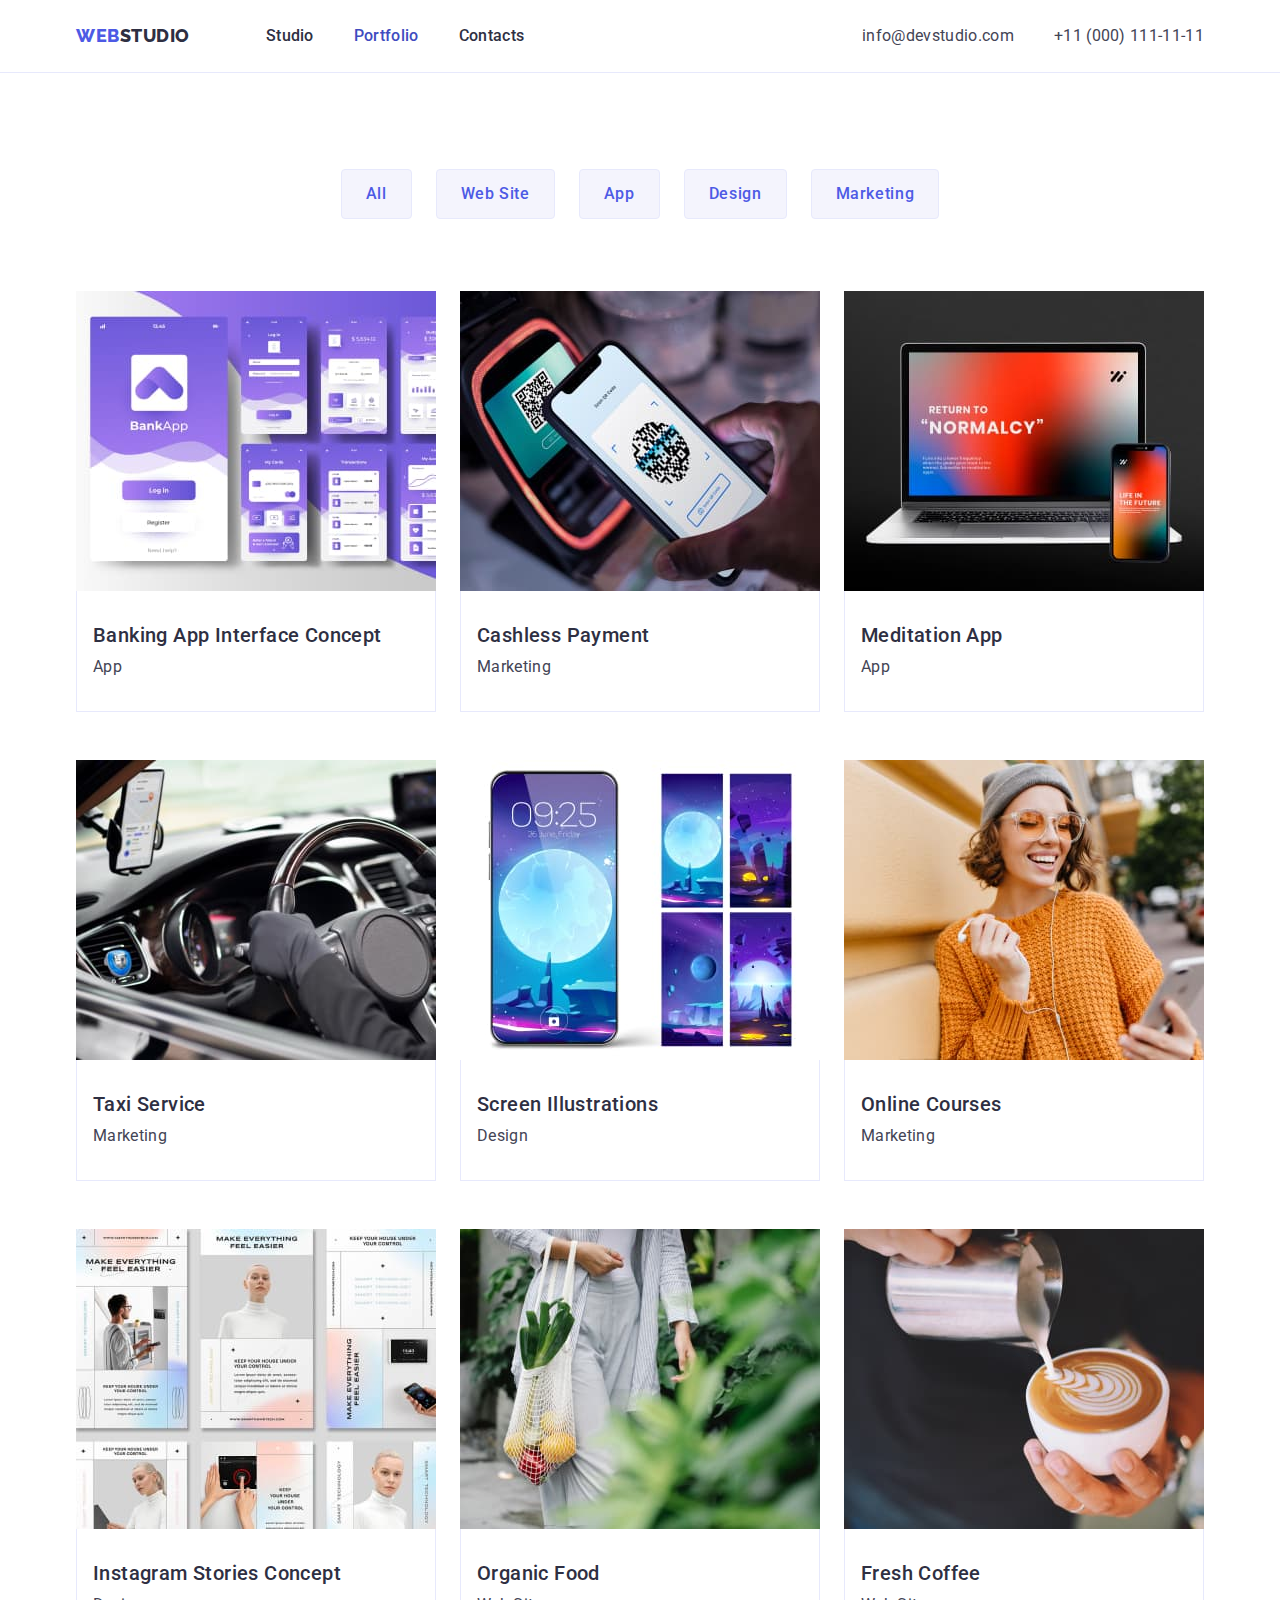
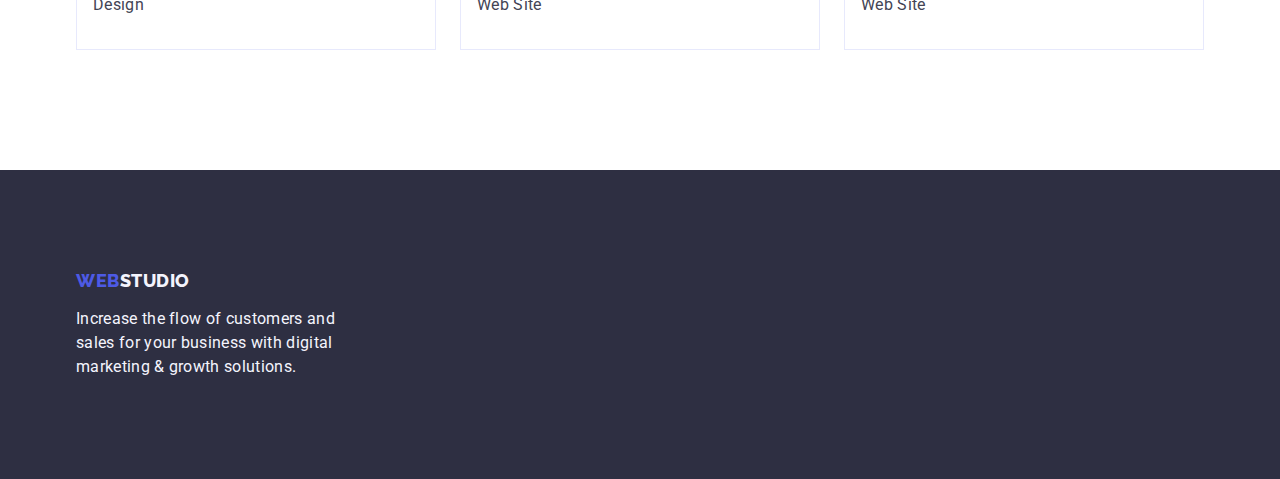
==== portfolio.html @ 84065213 "Initial commit" ====
<!DOCTYPE html>
<html lang="en">
  <head>
    <meta charset="UTF-8" />
    <meta http-equiv="X-UA-Compatible" content="IE=edge" />
    <meta name="viewport" content="width=device-width, initial-scale=1.0" />
    <title>Portfolio</title>
    <link rel="preconnect" href="https://fonts.googleapis.com" />
    <link rel="preconnect" href="https://fonts.gstatic.com" crossorigin />
    <link
      href="https://fonts.googleapis.com/css2?family=Raleway:wght@800&family=Roboto:wght@400;500;700;900&display=swap"
      rel="stylesheet" />
    <link rel="stylesheet" href="https://cdn.jsdelivr.net/npm/modern-normalize@1.1.0/modern-normalize.min.css" />
    <link rel="stylesheet" href="./css/styles.css" />
  </head>
  <body>
    <!-- Header -->
    <header class="page-header">
      <div class="container">
        <!-- Navigation -->
        <nav class="navigation">
          <!-- Logotype -->
          <a class="link logotype" href="./index.html">Web<span class="logo-theme-light">Studio</span></a>
          <ul class="menu list">
            <li class="menu-item">
              <a class="menu-link link" href="./index.html">Studio</a>
            </li>

            <li class="menu-item">
              <a class="menu-link link current" href="./portfolio.html">Portfolio</a>
            </li>

            <li class="menu-item">
              <a class="menu-link link" href="">Contacts</a>
            </li>
          </ul>
        </nav>
        <!-- Contacts -->
        <address class="address">
          <ul class="contacts list">
            <li class="contact-item">
              <a class="contact-link link" href="mailto:info@devstudio.com">info@devstudio.com</a>
            </li>

            <li class="contact-item">
              <a class="contact-link link" href="tel:+110001111111">+11 (000) 111-11-11</a>
            </li>
          </ul>
        </address>
      </div>
    </header>
    <main>
      <section class="filter">
        <div class="container">
          <h1 class="visually-hidden">Portfolio</h1>
          <!-- Filter -->
          <ul class="list filter-list">
            <li class="filter-item"><button class="filter-btn" type="button">All</button></li>
            <li class="filter-item"><button class="filter-btn" type="button">Web Site</button></li>
            <li class="filter-item"><button class="filter-btn" type="button">App</button></li>
            <li class="filter-item"><button class="filter-btn" type="button">Design</button></li>
            <li class="filter-item"><button class="filter-btn" type="button">Marketing</button></li>
          </ul>
          <ul class="list card-set">
            <li class="card-item">
              <a class="link" href="">
                <img src="./images/portfolio/img-1.jpg" alt="Software" width="360" height="300" />
                <div class="card-content">
                  <h2 class="photo-title">Banking App Interface Concept</h2>
                  <p class="photo-description">App</p>
                </div>
              </a>
            </li>

            <li class="card-item">
              <a class="link" href="">
                <img src="./images/portfolio/img-2.jpg" alt="Payments by phone" width="360" height="300" />
                <div class="card-content">
                  <h2 class="photo-title">Cashless Payment</h2>
                  <p class="photo-description">Marketing</p>
                </div>
              </a>
            </li>

            <li class="card-item">
              <a class="link" href="">
                <img src="./images/portfolio/img-3.jpg" alt="Laptop and phone" width="360" height="300" />
                <div class="card-content">
                  <h2 class="photo-title">Meditation App</h2>
                  <p class="photo-description">App</p>
                </div>
              </a>
            </li>

            <li class="card-item">
              <a class="link" href="">
                <img src="./images/portfolio/img-4.jpg" alt="Car interior" width="360" height="300" />
                <div class="card-content">
                  <h2 class="photo-title">Taxi Service</h2>
                  <p class="photo-description">Marketing</p>
                </div>
              </a>
            </li>

            <li class="card-item">
              <a class="link" href="">
                <img src="./images/portfolio/img-5.jpg" alt="Screen illustrations" width="360" height="300" />
                <div class="card-content">
                  <h2 class="photo-title">Screen Illustrations</h2>
                  <p class="photo-description">Design</p>
                </div>
              </a>
            </li>

            <li class="card-item">
              <a class="link" href="">
                <img src="./images/portfolio/img-6.jpg" alt="A girl with a mobile phone" width="360" height="300" />
                <div class="card-content">
                  <h2 class="photo-title">Online Courses</h2>
                  <p class="photo-description">Marketing</p>
                </div>
              </a>
            </li>

            <li class="card-item">
              <a class="link" href="">
                <img src="./images/portfolio/img-7.jpg" alt="Instagram stories concept" width="360" height="300" />
                <div class="card-content">
                  <h2 class="photo-title">Instagram Stories Concept</h2>
                  <p class="photo-description">Design</p>
                </div>
              </a>
            </li>

            <li class="card-item">
              <a class="link" href="">
                <img src="./images/portfolio/img-8.jpg" alt="Organic products" width="360" height="300" />
                <div class="card-content">
                  <h2 class="photo-title">Organic Food</h2>
                  <p class="photo-description">Web Site</p>
                </div>
              </a>
            </li>

            <li class="card-item">
              <a class="link" href="">
                <img src="./images/portfolio/img-9.jpg" alt="Making coffee" width="360" height="300" />
                <div class="card-content">
                  <h2 class="photo-title">Fresh Coffee</h2>
                  <p class="photo-description">Web Site</p>
                </div>
              </a>
            </li>
          </ul>
        </div>
      </section>
    </main>

    <!-- Footer -->
    <footer class="page-footer">
      <div class="container">
        <!-- Logotype -->
        <a class="link logotype" href="./index.html">Web<span class="logo-theme-dark">Studio</span></a>
        <p class="footer-text">
          Increase the flow of customers and sales for your business with digital marketing & growth solutions.
        </p>
      </div>
    </footer>
  </body>
</html>
---- css/styles.css ----
:root {
  /* Color */
  --primary-text-color-theme-light: #434455;
  --secondary-text-color-theme-light: #2e2f42;
  --primary-text-color-theme-dark: #ffffff;
  --secondary-text-color-theme-dark: #f4f4fd;
  --logo-color: #4d5ae5;
  --accent-color: #404bbf;
  --batton-background-theme-dark: #4d5ae5;
  --batton-background-accent: #404bbf;
}

h1,
h2,
h3,
h4,
p,
ul {
  margin-top: 0;
  margin-bottom: 0;

}

ul {
  padding-left: 0;
}

img {
  display: block;

  /* max-width: 100%; - задаємо, коли не вказуємо розмір у розмітці*/
}

.list {
  list-style: none;
}

.link {
  text-decoration: none;
}

body {
  background-color: #ffffff;
  font-family: "Roboto", sans-serif;
  font-size: 16px;
  line-height: 1.5;
  letter-spacing: 0.02em;
  color: var(--primary-text-color-theme-light);
}

.container {
  width: 1158px;
  margin: 0 auto;
  padding: 0 15px;
}

/* ==================================COMPONENTS=============================== */

.secondary-title {
  margin-bottom: 72px;
  font-size: 36px;
  line-height: 1.11;
  text-align: center;
  text-transform: capitalize;
  letter-spacing: 0.02em;
  color: var(--secondary-text-color-theme-light);
}

.photo-title {
  font-weight: 500;
  font-size: 20px;
  line-height: 1.2;
  letter-spacing: 0.02em;
  color: var(--secondary-text-color-theme-light);
}

.photo-description {
  font-weight: 400;
  font-size: 16px;
  color: var(--primary-text-color-theme-light);
}

.section {
  padding-bottom: 120px;
}

.section:nth-child(2n) {
  padding-top: 120px;
}

.visually-hidden {
  position: absolute;
  width: 1px;
  height: 1px;
  margin: -1px;
  border: 0;
  padding: 0;

  white-space: nowrap;
  clip-path: inset(100%);
  clip: rect(0 0 0 0);
  overflow: hidden;
}

/* ==================================/COMPONENTS=============================== */

/* ==================================HEADER=============================== */

.page-header {
  border-bottom: 1px solid #e7e9fc;
}

.page-header .container {
  display: flex;
  align-items: center;
  justify-content: space-between;
}

.navigation {
  display: flex;
  align-items: center;
}

/* Logotype */
.logotype {
  margin-right: 76px;
  font-family: "Raleway", sans-serif;
  font-weight: 800;
  font-size: 18px;
  line-height: 1.17;
  letter-spacing: 0.03em;
  text-transform: uppercase;
  color: var(--logo-color);
}

.logo-theme-light {
  color: var(--secondary-text-color-theme-light);
}

.logo-theme-dark {
  color: var(--secondary-text-color-theme-dark);
}

.menu {
  display: flex;
  /* align-items: flex-start; - не знаю, чи потрібно, у нас елементи вирівнюються через падінги батьківського елемента*/
}

.menu-item:not(:last-child) {
  margin-right: 40px;
}

.menu-link {
  display: inline-block;
  font-weight: 500;
  color: var(--secondary-text-color-theme-light);
  padding-top: 24px;
  padding-bottom: 24px;
}

.menu-link:hover,
.menu-link:focus {
  color: var(--accent-color);
}

/* Акцент на посилання на активну сторінку */
.menu .menu-link.link.current {
  color: var(--accent-color);
}

/* Contacts */

.address {
  font-style: normal;
}

.contacts {
  display: flex;
  gap: 40px;
}

/* Метод Олександра Репети - автоперевірка не пропустила
.contact-item + .contact-item {
  margin-left: 40px;
} */

.contact-link {
  font-style: normal;
  font-weight: 400;
  color: var(--primary-text-color-theme-light);
}

.contact-link:hover,
.contact-link:focus {
  color: var(--accent-color);
}

/* ==================================/HEADER=============================== */

/* ====================================HERO================================ */

.hero {
  background-color: var(--secondary-text-color-theme-light);
  text-align: center;
  padding: 188px 0;
}

.hero-title {
  font-size: 56px;
  line-height: 1.07;
  color: var(--primary-text-color-theme-dark);
  letter-spacing: 0.02em;
  margin: 0 auto 48px;
  max-width: 496px;
}

/* Button */
.modal-btn {
  display: block;
  margin: 0 auto;
  border-radius: 4px;
  padding: 16px 32px;
  min-width: 169px;
  border: none;
  font-family: inherit;
  font-weight: 500;
  font-size: 16px;
  line-height: 1.5;
  letter-spacing: 0.04em;
  color: var(--primary-text-color-theme-dark);
  background: var(--batton-background-theme-dark);
  cursor: pointer;
  text-align: center;
}

.modal-btn:hover,
.modal-btn:focus {
  background: var(--batton-background-accent);
}

/* ====================================/HERO================================ */

/* ================================OUR ADVANTAGES============================ */

.advantage-title {
  margin-bottom: 8px;
  font-weight: 500;
  font-size: 20px;
  line-height: 1.2;
  letter-spacing: 0.02em;
  color: var(--secondary-text-color-theme-light);
}

.advantage-text {
  color: var(--primary-text-color-theme-light);
}

.advantages .list {
  display: flex;
}

.advantages .item {
  flex-basis: calc((100% - 3 * 24px) / 4);
}

.advantages .item:not(:last-child) {
  margin-right: 24px;
}

/* ================================/OUR ADVANTAGES============================ */

/* ===============================WHAT ARE WE DOING=========================== */

.services .list {
  display: flex;
}

.services .item:not(:last-child) {
  margin-right: 24px;
}

/* ==============================/WHAT ARE WE DOING=========================== */

/* ====================================OUR TEAM=============================== */

.team {
  background-color: #f4f4fd;
}

.team-item {
  background-color: #ffffff;
  border-radius: 0px 0px 4px 4px;
  box-shadow: 0px 1px 6px rgba(46, 47, 66, 0.08), 0px 1px 1px rgba(46, 47, 66, 0.16),
    0px 2px 1px rgba(46, 47, 66, 0.08);
}

.team .list {
  display: flex;
}

.team-item:not(:last-child) {
  margin-right: 24px;
}

.team .photo-title {
  margin-bottom: 8px;
}

.employees-card-content {
  padding: 32px 16px;
  text-align: center;
  border-radius: 0px 0px 4px 4px;
}

/* ===================================/OUR TEAM=============================== */

/* =====================================FOOTER================================ */

.page-footer {
  background-color: var(--secondary-text-color-theme-light);
  padding-top: 100px;
  padding-bottom: 100px;
}

.footer-text {
  color: var(--secondary-text-color-theme-dark);
  width: 264px;
}

.page-footer .logotype {
  display: inline-block;
  margin-bottom: 16px;
}

/* =====================================/FOOTER================================ */

/* =====================================FILTER================================ */

.filter {
  padding-top: 96px;
  padding-bottom: 120px;
}

.filter-list {
  display: flex;
  justify-content: center;
  margin-bottom: 72px;
}

.filter-item:not(:last-child) {
  margin-right: 24px;
}

.filter-btn {
  font-family: inherit;
  font-style: normal;
  font-weight: 500;
  font-size: 16px;
  line-height: 1.5;
  letter-spacing: 0.04em;
  color: var(--logo-color);
  background: var(--secondary-text-color-theme-dark);
  padding: 12px 24px;
  border: 1px solid #e7e9fc;
  border-radius: 4px;
  cursor: pointer;
}

.filter-btn:hover,
.filter-btn:focus {
  color: var(--primary-text-color-theme-dark);
  background: var(--accent-color);
  box-shadow: 0px 3px 1px rgba(0, 0, 0, 0.1), 0px 2px 1px rgba(0, 0, 0, 0.08),
    0px 2px 2px rgba(0, 0, 0, 0.12);
  border: 1px solid transparent;
}

.filter .card-set {
  display: flex;
  flex-wrap: wrap;
  column-gap: 24px;
  row-gap: 48px;
  /* margin-left: -24px;
  margin-top: -48px; */
}

.filter .card-item {
  width: calc((100% - 48px) / 3);
  /* margin-left: 24px;
  margin-top: 48px; */
  /* flex-basis: calc(100% / 3 - 24); - задаємо,
    коли не вказуємо розмір у розмітці */
}

.filter .card-content {
  padding: 32px 16px;
  border: 1px solid #e7e9fc;
  border-top: none;
}

.filter .photo-title {
  margin-bottom: 8px;
}

/* display: flex;
flex-wrap: wrap;
gap: 30px; */

/* =====================================FILTER================================ */
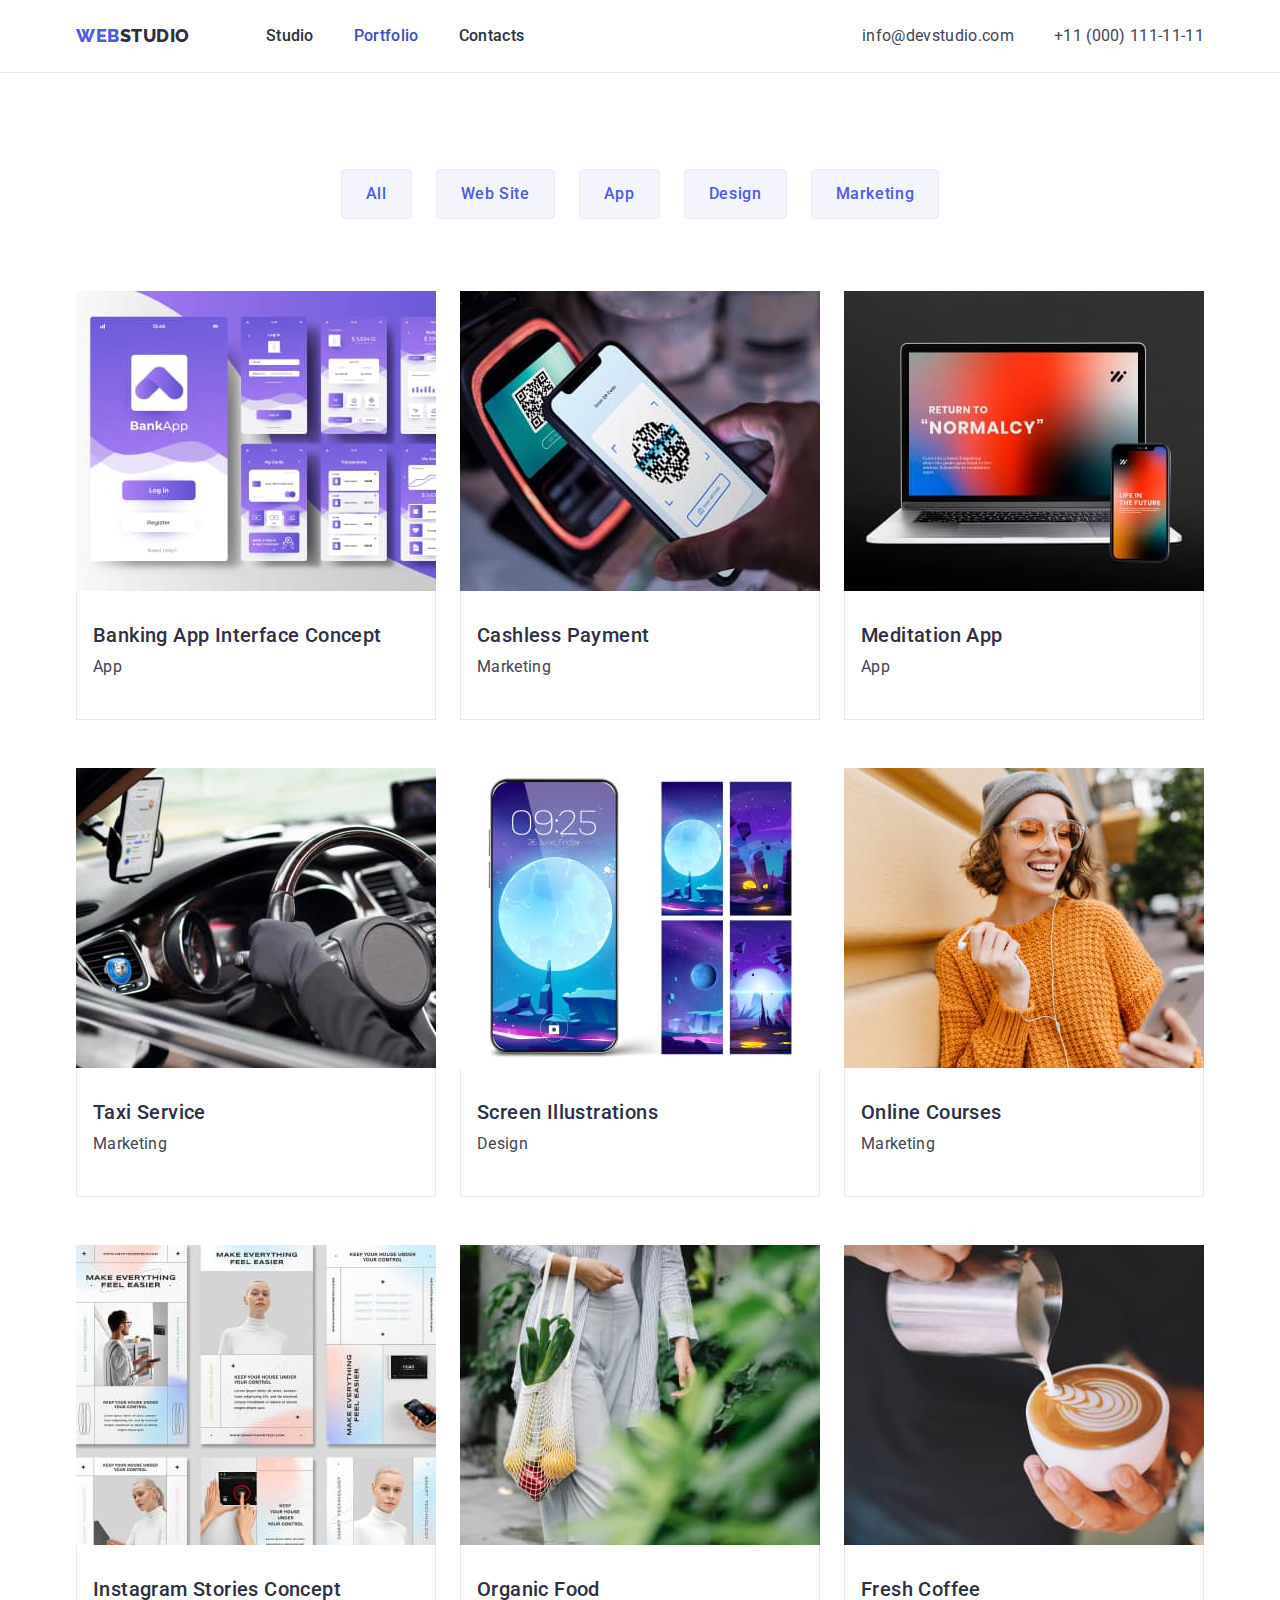
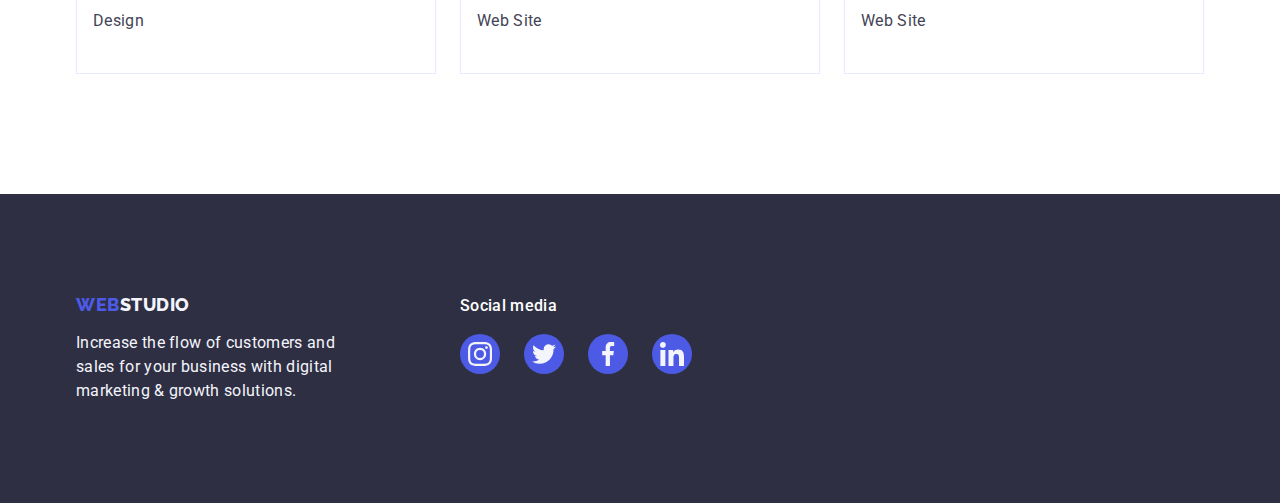
==== commit 1bd73d2f: "hw-04" ====
--- a/portfolio.html
+++ b/portfolio.html
@@ -159,11 +159,46 @@
     <!-- Footer -->
     <footer class="page-footer">
       <div class="container">
-        <!-- Logotype -->
-        <a class="link logotype" href="./index.html">Web<span class="logo-theme-dark">Studio</span></a>
-        <p class="footer-text">
-          Increase the flow of customers and sales for your business with digital marketing & growth solutions.
-        </p>
+        <div>
+          <!-- Logotype -->
+          <a class="link logotype" href="./index.html">Web<span class="logo-theme-dark">Studio</span></a>
+          <p class="footer-text">
+            Increase the flow of customers and sales for your business with digital marketing & growth solutions.
+          </p>
+        </div>
+        <div>
+          <h2 class="social-media">Social media</h2>
+          <ul class="list social-list">
+            <li class="social-list-item">
+              <a class="social-list-link" href="">
+                <svg class="social-list-icon" width="24" height="24">
+                  <use href="./images/icons.svg#icon-instagram-1"></use>
+                </svg>
+              </a>
+            </li>
+            <li class="social-list-item">
+              <a class="social-list-link" href="">
+                <svg class="social-list-icon" width="24" height="24">
+                  <use href="./images/icons.svg#icon-twitter-1"></use>
+                </svg>
+              </a>
+            </li>
+            <li class="social-list-item">
+              <a class="social-list-link" href="">
+                <svg class="social-list-icon" width="24" height="24">
+                  <use href="./images/icons.svg#icon-facebook-1"></use>
+                </svg>
+              </a>
+            </li>
+            <li class="social-list-item">
+              <a class="social-list-link" href="">
+                <svg class="social-list-icon" width="24" height="24">
+                  <use href="./images/icons.svg#icon-linkedin-1"></use>
+                </svg>
+              </a>
+            </li>
+          </ul>
+        </div>
       </div>
     </footer>
   </body>
--- a/css/styles.css
+++ b/css/styles.css
@@ -6,6 +6,7 @@
   --secondary-text-color-theme-dark: #f4f4fd;
   --logo-color: #4d5ae5;
   --accent-color: #404bbf;
+  --accent-color-footer: #31d0aa;
   --batton-background-theme-dark: #4d5ae5;
   --batton-background-accent: #404bbf;
 }
@@ -18,7 +19,6 @@
 ul {
   margin-top: 0;
   margin-bottom: 0;
-
 }
 
 ul {
@@ -27,8 +27,6 @@
 
 img {
   display: block;
-
-  /* max-width: 100%; - задаємо, коли не вказуємо розмір у розмітці*/
 }
 
 .list {
@@ -78,14 +76,30 @@
   font-weight: 400;
   font-size: 16px;
   color: var(--primary-text-color-theme-light);
+  margin-bottom: 8px;
 }
 
 .section {
   padding-bottom: 120px;
 }
 
-.section:nth-child(2n) {
+.section:not(:nth-child(-2n + 3)) {
   padding-top: 120px;
+}
+
+.social-list {
+  display: flex;
+  gap: 24px;
+}
+
+.social-list-link {
+  display: flex;
+  justify-content: center;
+  align-items: center;
+  width: 40px;
+  height: 40px;
+  background-color: var(--batton-background-theme-dark);
+  border-radius: 50%;
 }
 
 .visually-hidden {
@@ -143,7 +157,6 @@
 
 .menu {
   display: flex;
-  /* align-items: flex-start; - не знаю, чи потрібно, у нас елементи вирівнюються через падінги батьківського елемента*/
 }
 
 .menu-item:not(:last-child) {
@@ -178,11 +191,6 @@
   display: flex;
   gap: 40px;
 }
-
-/* Метод Олександра Репети - автоперевірка не пропустила
-.contact-item + .contact-item {
-  margin-left: 40px;
-} */
 
 .contact-link {
   font-style: normal;
@@ -201,6 +209,11 @@
 
 .hero {
   background-color: var(--secondary-text-color-theme-light);
+  background-image: linear-gradient(to right, rgba(46, 47, 66, 0.7), rgba(46, 47, 66, 0.7)), url(../images/img-name.jpg);
+  background-repeat: no-repeat;
+  background-position: center;
+  /* background-size: cover; */
+  background-size: 1440px, auto;
   text-align: center;
   padding: 188px 0;
 }
@@ -267,6 +280,17 @@
   margin-right: 24px;
 }
 
+.advantages-icon {
+  display: flex;
+  width: 264px;
+  height: 112px;
+  justify-content: center;
+  align-items: center;
+  background-color: var(--secondary-text-color-theme-dark);
+  border-radius: 4px;
+  margin-bottom: 8px;
+}
+
 /* ================================/OUR ADVANTAGES============================ */
 
 /* ===============================WHAT ARE WE DOING=========================== */
@@ -290,8 +314,7 @@
 .team-item {
   background-color: #ffffff;
   border-radius: 0px 0px 4px 4px;
-  box-shadow: 0px 1px 6px rgba(46, 47, 66, 0.08), 0px 1px 1px rgba(46, 47, 66, 0.16),
-    0px 2px 1px rgba(46, 47, 66, 0.08);
+  box-shadow: 0px 1px 6px rgba(46, 47, 66, 0.08), 0px 1px 1px rgba(46, 47, 66, 0.16), 0px 2px 1px rgba(46, 47, 66, 0.08);
 }
 
 .team .list {
@@ -312,7 +335,49 @@
   border-radius: 0px 0px 4px 4px;
 }
 
+.team .social-list-link:hover,
+.team .social-list-link:focus {
+  background-color: var(--accent-color);
+}
+
+.social-list-icon {
+  fill: var(--secondary-text-color-theme-dark);
+}
+
 /* ===================================/OUR TEAM=============================== */
+
+/* ==================================CUSTOMERS=============================== */
+.customers .list {
+  display: flex;
+  /* gap: 24px; */
+  justify-content: space-between;
+}
+
+.customers-link {
+  display: flex;
+  justify-content: center;
+  align-items: center;
+  width: 168px;
+  height: 88px;
+  border: 1px solid #8e8f99;
+  border-radius: 4px;
+}
+
+.customers-link:hover,
+.customers-link:focus {
+  border: 1px solid var(--accent-color);
+}
+
+.customers-icon {
+  fill: #8e8f99;
+}
+
+.customers-link:hover .customers-icon,
+.customers-link:focus .customers-icon {
+  fill: var(--accent-color);
+}
+
+/* ==================================/CUSTOMERS=============================== */
 
 /* =====================================FOOTER================================ */
 
@@ -330,6 +395,23 @@
 .page-footer .logotype {
   display: inline-block;
   margin-bottom: 16px;
+}
+
+.page-footer .container {
+  display: flex;
+  gap: 120px;
+}
+
+.social-media {
+  margin-bottom: 16px;
+  font-weight: 500;
+  font-size: inherit;
+  color: var(--primary-text-color-theme-dark);
+}
+
+.page-footer .social-list-link:hover,
+.page-footer.social-list-link:focus {
+  background-color: var(--accent-color-footer);
 }
 
 /* =====================================/FOOTER================================ */
@@ -370,8 +452,7 @@
 .filter-btn:focus {
   color: var(--primary-text-color-theme-dark);
   background: var(--accent-color);
-  box-shadow: 0px 3px 1px rgba(0, 0, 0, 0.1), 0px 2px 1px rgba(0, 0, 0, 0.08),
-    0px 2px 2px rgba(0, 0, 0, 0.12);
+  box-shadow: 0px 3px 1px rgba(0, 0, 0, 0.1), 0px 2px 1px rgba(0, 0, 0, 0.08), 0px 2px 2px rgba(0, 0, 0, 0.12);
   border: 1px solid transparent;
 }
 
@@ -380,16 +461,14 @@
   flex-wrap: wrap;
   column-gap: 24px;
   row-gap: 48px;
-  /* margin-left: -24px;
-  margin-top: -48px; */
 }
 
 .filter .card-item {
   width: calc((100% - 48px) / 3);
-  /* margin-left: 24px;
-  margin-top: 48px; */
-  /* flex-basis: calc(100% / 3 - 24); - задаємо,
-    коли не вказуємо розмір у розмітці */
+}
+
+.filter .card-item:hover {
+  box-shadow: 0px 1px 6px rgba(46, 47, 66, 0.08), 0px 1px 1px rgba(46, 47, 66, 0.16), 0px 2px 1px rgba(46, 47, 66, 0.08);
 }
 
 .filter .card-content {
@@ -402,8 +481,4 @@
   margin-bottom: 8px;
 }
 
-/* display: flex;
-flex-wrap: wrap;
-gap: 30px; */
-
 /* =====================================FILTER================================ */
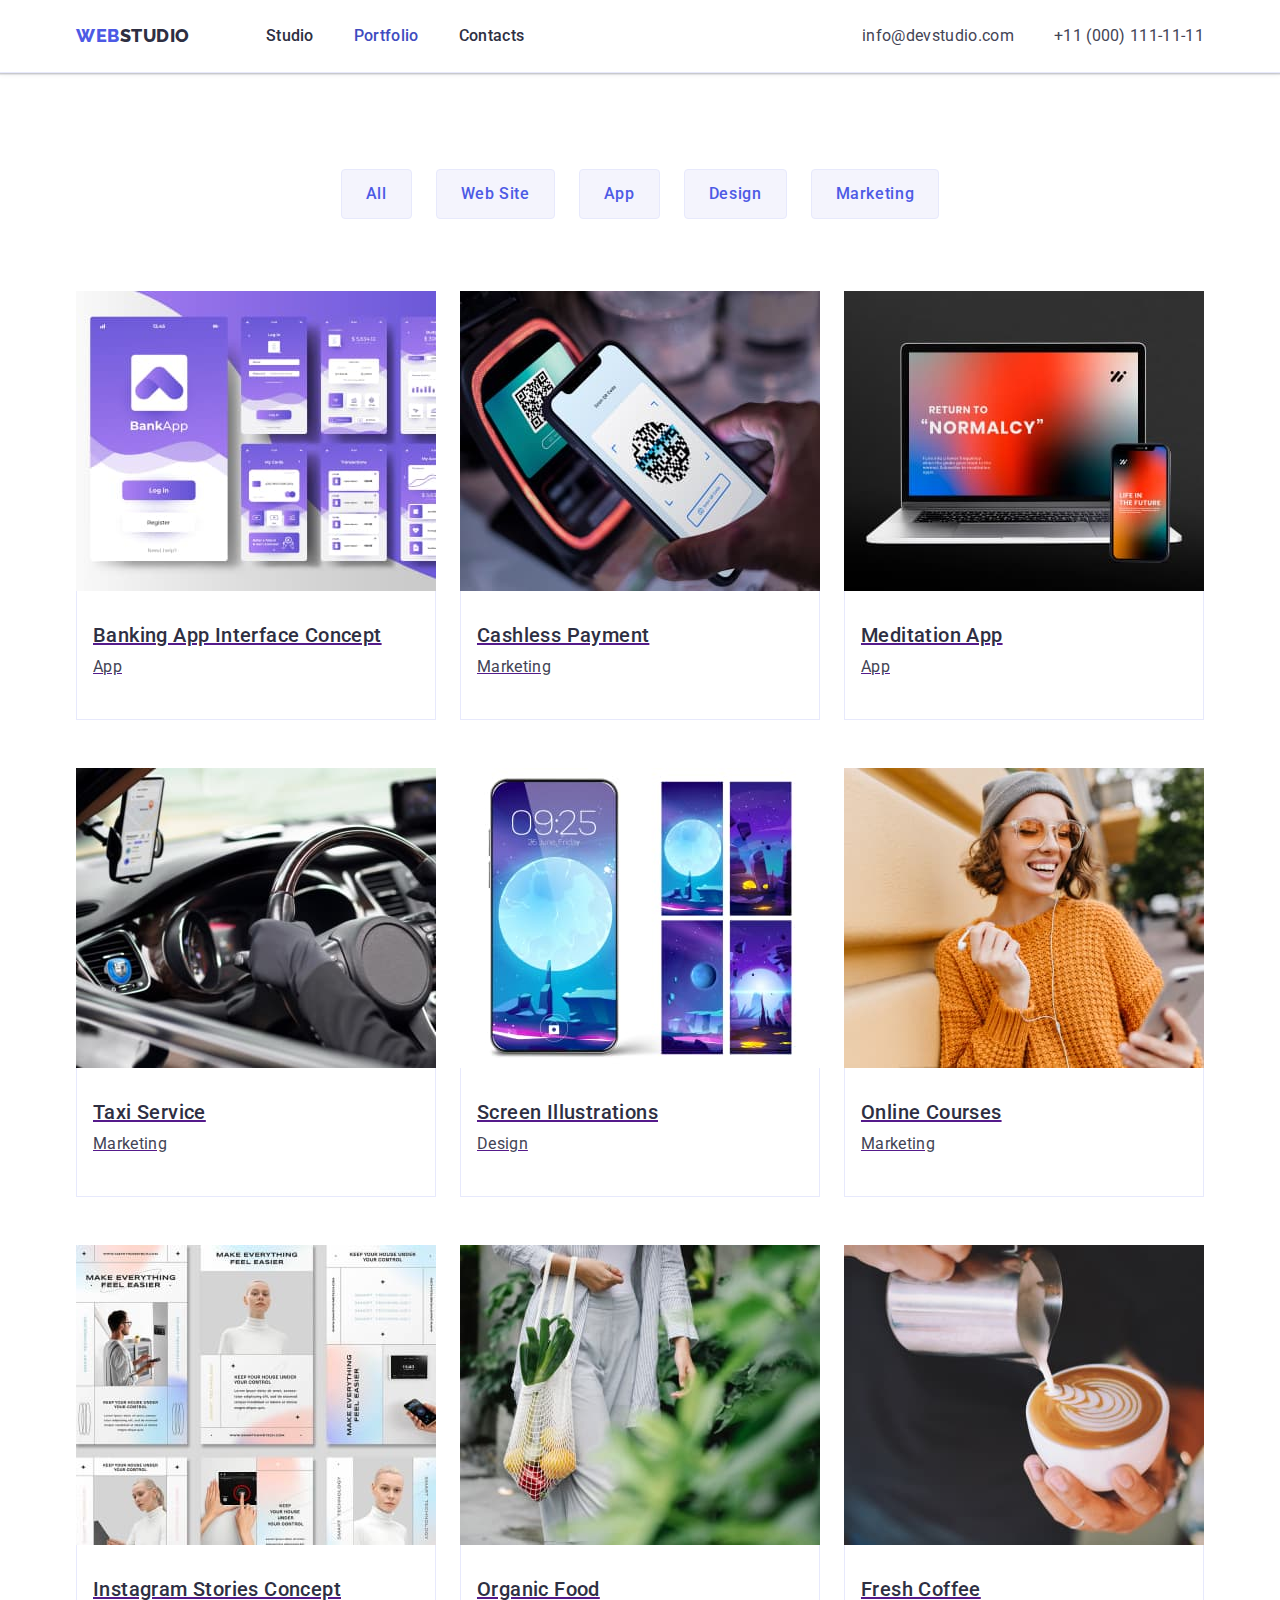
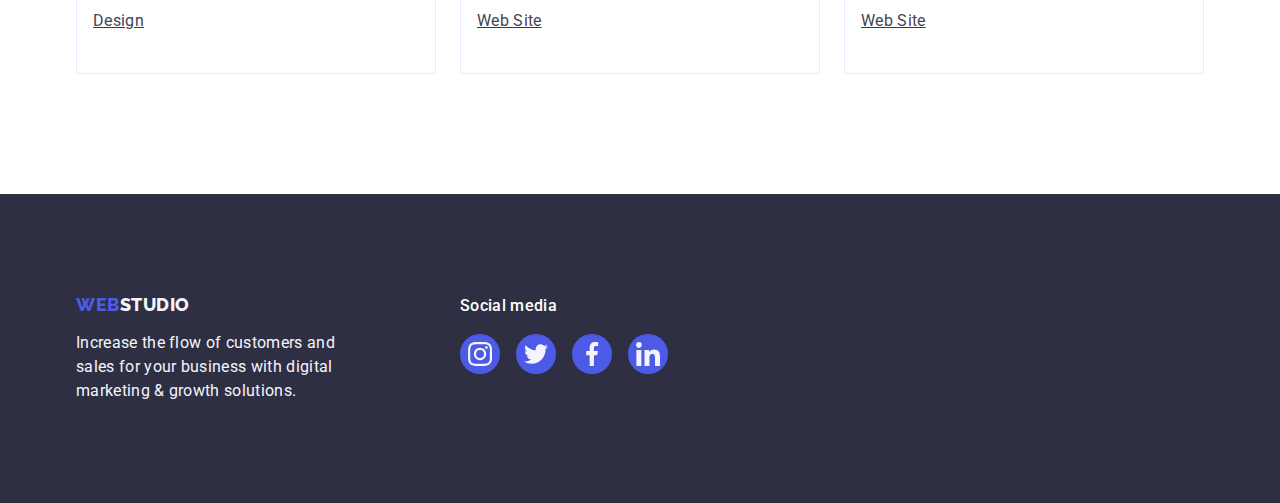
==== commit 080f9839: "Error correction 1" ====
--- a/portfolio.html
+++ b/portfolio.html
@@ -63,7 +63,7 @@
           </ul>
           <ul class="list card-set">
             <li class="card-item">
-              <a class="link" href="">
+              <a class="card-item-link" href="">
                 <img src="./images/portfolio/img-1.jpg" alt="Software" width="360" height="300" />
                 <div class="card-content">
                   <h2 class="photo-title">Banking App Interface Concept</h2>
@@ -73,7 +73,7 @@
             </li>
 
             <li class="card-item">
-              <a class="link" href="">
+              <a class="card-item-link" href="">
                 <img src="./images/portfolio/img-2.jpg" alt="Payments by phone" width="360" height="300" />
                 <div class="card-content">
                   <h2 class="photo-title">Cashless Payment</h2>
@@ -83,7 +83,7 @@
             </li>
 
             <li class="card-item">
-              <a class="link" href="">
+              <a class="card-item-link" href="">
                 <img src="./images/portfolio/img-3.jpg" alt="Laptop and phone" width="360" height="300" />
                 <div class="card-content">
                   <h2 class="photo-title">Meditation App</h2>
@@ -93,7 +93,7 @@
             </li>
 
             <li class="card-item">
-              <a class="link" href="">
+              <a class="card-item-link" href="">
                 <img src="./images/portfolio/img-4.jpg" alt="Car interior" width="360" height="300" />
                 <div class="card-content">
                   <h2 class="photo-title">Taxi Service</h2>
@@ -103,7 +103,7 @@
             </li>
 
             <li class="card-item">
-              <a class="link" href="">
+              <a class="card-item-link" href="">
                 <img src="./images/portfolio/img-5.jpg" alt="Screen illustrations" width="360" height="300" />
                 <div class="card-content">
                   <h2 class="photo-title">Screen Illustrations</h2>
@@ -113,7 +113,7 @@
             </li>
 
             <li class="card-item">
-              <a class="link" href="">
+              <a class="card-item-link" href="">
                 <img src="./images/portfolio/img-6.jpg" alt="A girl with a mobile phone" width="360" height="300" />
                 <div class="card-content">
                   <h2 class="photo-title">Online Courses</h2>
@@ -123,7 +123,7 @@
             </li>
 
             <li class="card-item">
-              <a class="link" href="">
+              <a class="card-item-link" href="">
                 <img src="./images/portfolio/img-7.jpg" alt="Instagram stories concept" width="360" height="300" />
                 <div class="card-content">
                   <h2 class="photo-title">Instagram Stories Concept</h2>
@@ -133,7 +133,7 @@
             </li>
 
             <li class="card-item">
-              <a class="link" href="">
+              <a class="card-item-link" href="">
                 <img src="./images/portfolio/img-8.jpg" alt="Organic products" width="360" height="300" />
                 <div class="card-content">
                   <h2 class="photo-title">Organic Food</h2>
@@ -143,7 +143,7 @@
             </li>
 
             <li class="card-item">
-              <a class="link" href="">
+              <a class="card-item-link" href="">
                 <img src="./images/portfolio/img-9.jpg" alt="Making coffee" width="360" height="300" />
                 <div class="card-content">
                   <h2 class="photo-title">Fresh Coffee</h2>
@@ -167,7 +167,7 @@
           </p>
         </div>
         <div>
-          <h2 class="social-media">Social media</h2>
+          <p class="social-media">Social media</p>
           <ul class="list social-list">
             <li class="social-list-item">
               <a class="social-list-link" href="">
--- a/css/styles.css
+++ b/css/styles.css
@@ -9,6 +9,7 @@
   --accent-color-footer: #31d0aa;
   --batton-background-theme-dark: #4d5ae5;
   --batton-background-accent: #404bbf;
+  --customers-icon-color: #8e8f99;
 }
 
 h1,
@@ -57,7 +58,7 @@
 .secondary-title {
   margin-bottom: 72px;
   font-size: 36px;
-  line-height: 1.11;
+  line-height: 1.1;
   text-align: center;
   text-transform: capitalize;
   letter-spacing: 0.02em;
@@ -89,6 +90,7 @@
 
 .social-list {
   display: flex;
+  justify-content: center;
   gap: 24px;
 }
 
@@ -122,6 +124,7 @@
 
 .page-header {
   border-bottom: 1px solid #e7e9fc;
+  box-shadow: 0px 2px 1px rgba(46, 47, 66, 0.08), 0px 1px 1px rgba(46, 47, 66, 0.16), 0px 1px 6px rgba(46, 47, 66, 0.08);
 }
 
 .page-header .container {
@@ -209,11 +212,14 @@
 
 .hero {
   background-color: var(--secondary-text-color-theme-light);
-  background-image: linear-gradient(to right, rgba(46, 47, 66, 0.7), rgba(46, 47, 66, 0.7)), url(../images/img-name.jpg);
+  background-image: linear-gradient(rgba(46, 47, 66, 0.7), rgba(46, 47, 66, 0.7)), url(../images/img-name.jpg);
   background-repeat: no-repeat;
   background-position: center;
-  /* background-size: cover; */
-  background-size: 1440px, auto;
+  background-size: cover;
+  /* background-size: 1440px, auto; */
+  margin-left: auto;
+  margin-right: auto;
+  max-width: 1440px;
   text-align: center;
   padding: 188px 0;
 }
@@ -330,7 +336,7 @@
 }
 
 .employees-card-content {
-  padding: 32px 16px;
+  padding: 32px 0;
   text-align: center;
   border-radius: 0px 0px 4px 4px;
 }
@@ -349,7 +355,7 @@
 /* ==================================CUSTOMERS=============================== */
 .customers .list {
   display: flex;
-  /* gap: 24px; */
+  gap: 24px;
   justify-content: space-between;
 }
 
@@ -359,22 +365,19 @@
   align-items: center;
   width: 168px;
   height: 88px;
-  border: 1px solid #8e8f99;
+  color: var(--customers-icon-color);
+  border: 1px solid var(--customers-icon-color);
   border-radius: 4px;
 }
 
 .customers-link:hover,
 .customers-link:focus {
+  color: var(--accent-color);
   border: 1px solid var(--accent-color);
 }
 
 .customers-icon {
-  fill: #8e8f99;
-}
-
-.customers-link:hover .customers-icon,
-.customers-link:focus .customers-icon {
-  fill: var(--accent-color);
+  fill: currentColor;
 }
 
 /* ==================================/CUSTOMERS=============================== */
@@ -400,17 +403,24 @@
 .page-footer .container {
   display: flex;
   gap: 120px;
+  align-items: baseline;
 }
 
 .social-media {
+  font-weight: 500;
+  font-size: 16px;
+  line-height: 1.5;
+  letter-spacing: 0.02em;
+  color: var(--primary-text-color-theme-dark);
   margin-bottom: 16px;
-  font-weight: 500;
-  font-size: inherit;
-  color: var(--primary-text-color-theme-dark);
+}
+
+.page-footer .social-list {
+  gap: 16px;
 }
 
 .page-footer .social-list-link:hover,
-.page-footer.social-list-link:focus {
+.page-footer .social-list-link:focus {
   background-color: var(--accent-color-footer);
 }
 
@@ -467,8 +477,13 @@
   width: calc((100% - 48px) / 3);
 }
 
-.filter .card-item:hover {
+.filter .card-item-link:hover,
+.filter .card-item-link:focus {
   box-shadow: 0px 1px 6px rgba(46, 47, 66, 0.08), 0px 1px 1px rgba(46, 47, 66, 0.16), 0px 2px 1px rgba(46, 47, 66, 0.08);
+}
+
+.filter .card-item-link {
+  display: block;
 }
 
 .filter .card-content {
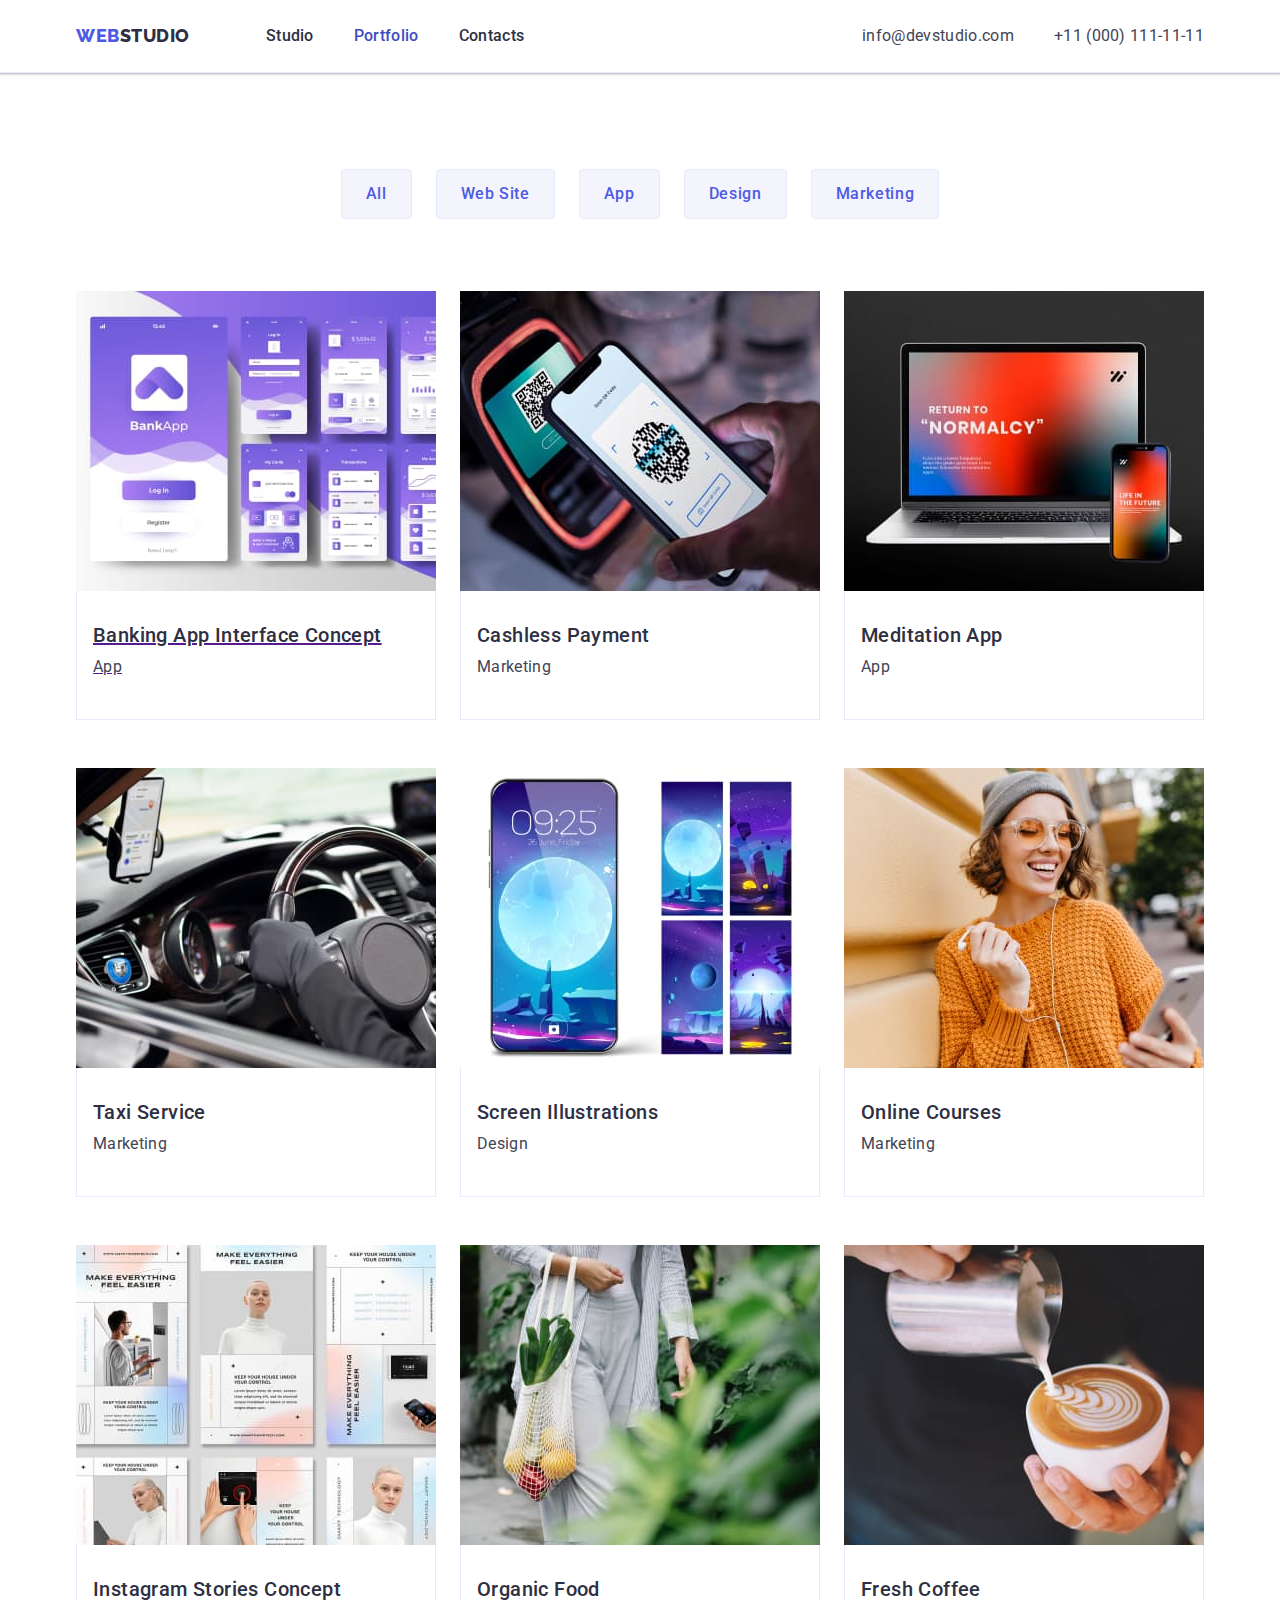
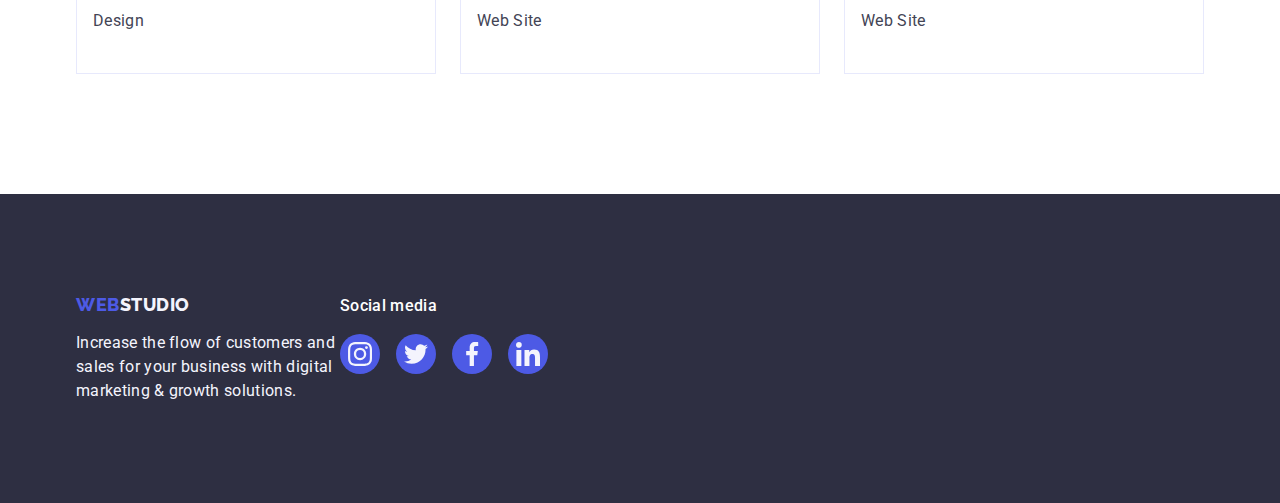
==== commit d387ea35: "Error correction 3" ====
--- a/portfolio.html
+++ b/portfolio.html
@@ -73,7 +73,7 @@
             </li>
 
             <li class="card-item">
-              <a class="card-item-link" href="">
+              <a class="link card-item-link" href="">
                 <img src="./images/portfolio/img-2.jpg" alt="Payments by phone" width="360" height="300" />
                 <div class="card-content">
                   <h2 class="photo-title">Cashless Payment</h2>
@@ -83,7 +83,7 @@
             </li>
 
             <li class="card-item">
-              <a class="card-item-link" href="">
+              <a class="link card-item-link" href="">
                 <img src="./images/portfolio/img-3.jpg" alt="Laptop and phone" width="360" height="300" />
                 <div class="card-content">
                   <h2 class="photo-title">Meditation App</h2>
@@ -93,7 +93,7 @@
             </li>
 
             <li class="card-item">
-              <a class="card-item-link" href="">
+              <a class="link card-item-link" href="">
                 <img src="./images/portfolio/img-4.jpg" alt="Car interior" width="360" height="300" />
                 <div class="card-content">
                   <h2 class="photo-title">Taxi Service</h2>
@@ -103,7 +103,7 @@
             </li>
 
             <li class="card-item">
-              <a class="card-item-link" href="">
+              <a class="link card-item-link" href="">
                 <img src="./images/portfolio/img-5.jpg" alt="Screen illustrations" width="360" height="300" />
                 <div class="card-content">
                   <h2 class="photo-title">Screen Illustrations</h2>
@@ -113,7 +113,7 @@
             </li>
 
             <li class="card-item">
-              <a class="card-item-link" href="">
+              <a class="link card-item-link" href="">
                 <img src="./images/portfolio/img-6.jpg" alt="A girl with a mobile phone" width="360" height="300" />
                 <div class="card-content">
                   <h2 class="photo-title">Online Courses</h2>
@@ -123,7 +123,7 @@
             </li>
 
             <li class="card-item">
-              <a class="card-item-link" href="">
+              <a class="link card-item-link" href="">
                 <img src="./images/portfolio/img-7.jpg" alt="Instagram stories concept" width="360" height="300" />
                 <div class="card-content">
                   <h2 class="photo-title">Instagram Stories Concept</h2>
@@ -133,7 +133,7 @@
             </li>
 
             <li class="card-item">
-              <a class="card-item-link" href="">
+              <a class="link card-item-link" href="">
                 <img src="./images/portfolio/img-8.jpg" alt="Organic products" width="360" height="300" />
                 <div class="card-content">
                   <h2 class="photo-title">Organic Food</h2>
@@ -143,7 +143,7 @@
             </li>
 
             <li class="card-item">
-              <a class="card-item-link" href="">
+              <a class="link card-item-link" href="">
                 <img src="./images/portfolio/img-9.jpg" alt="Making coffee" width="360" height="300" />
                 <div class="card-content">
                   <h2 class="photo-title">Fresh Coffee</h2>
--- a/css/styles.css
+++ b/css/styles.css
@@ -402,8 +402,11 @@
 
 .page-footer .container {
   display: flex;
-  gap: 120px;
   align-items: baseline;
+}
+
+.block-1 {
+  margin-right: 120px;
 }
 
 .social-media {
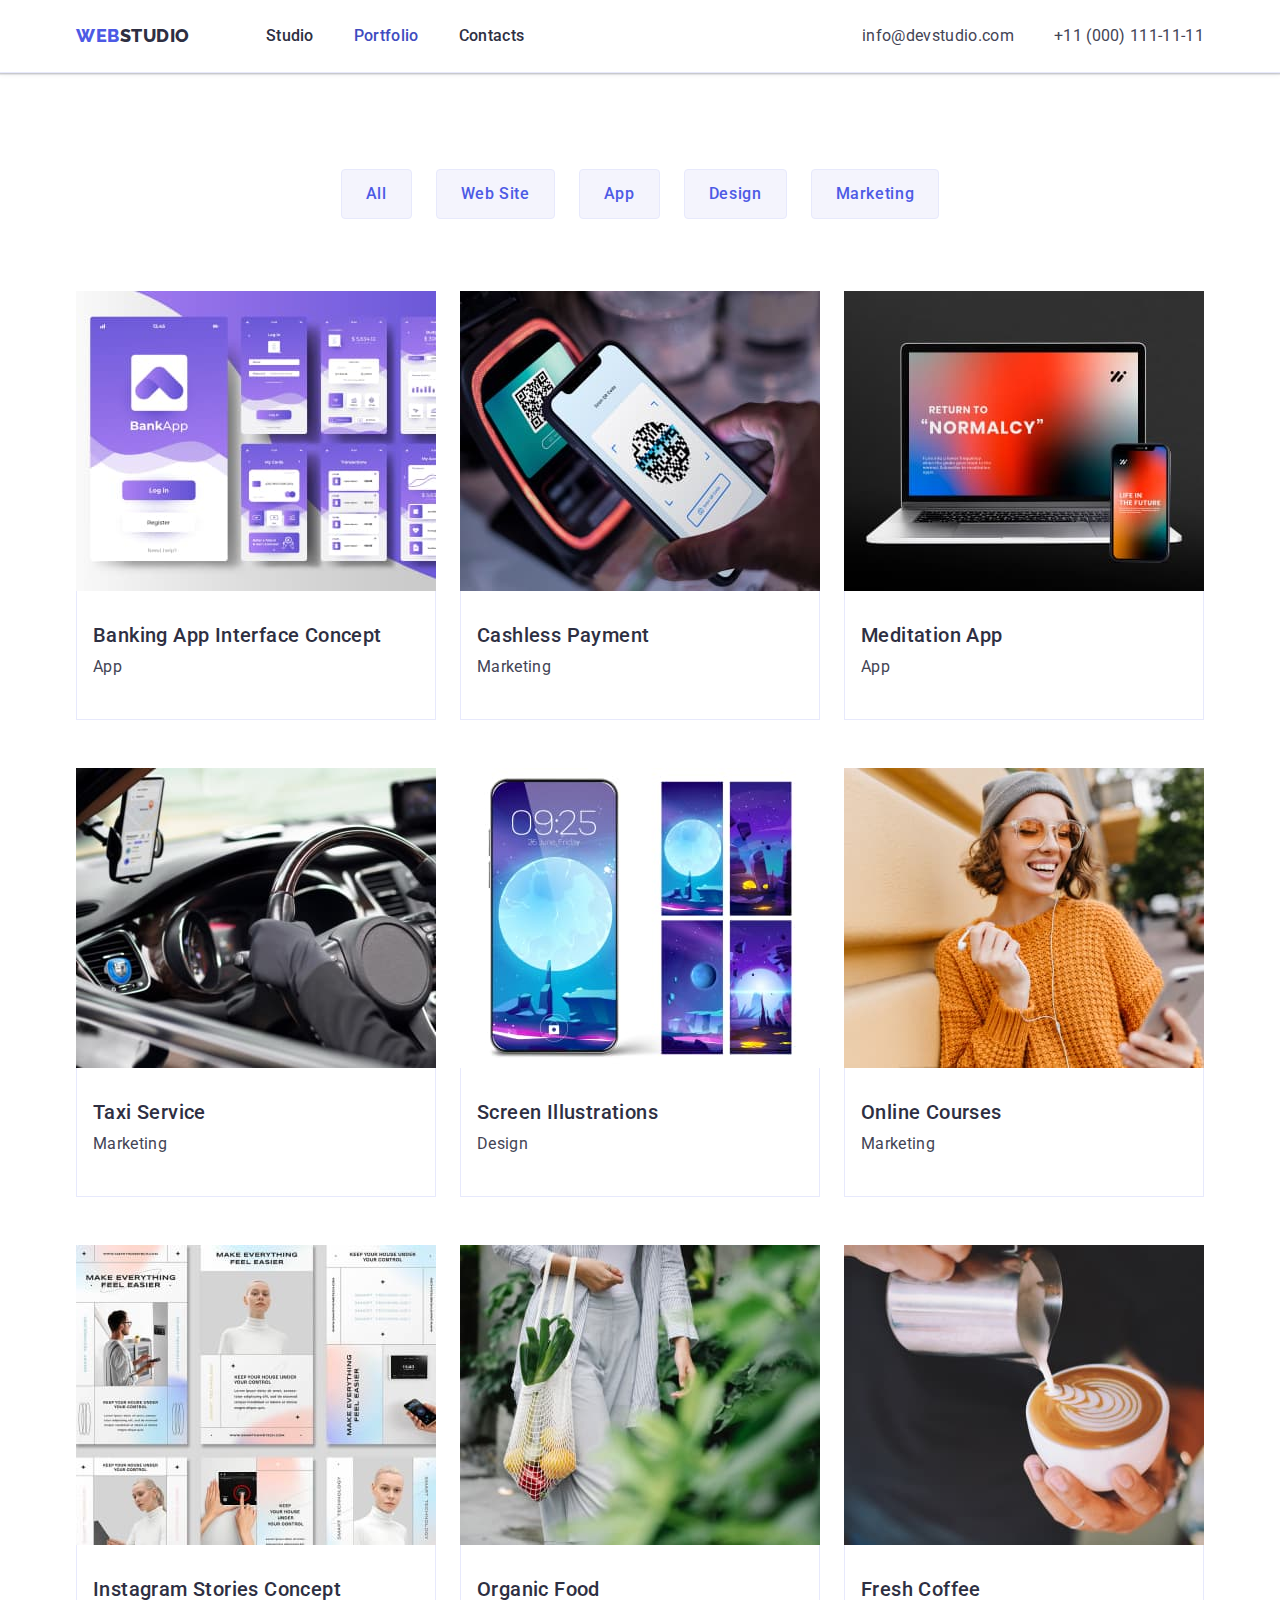
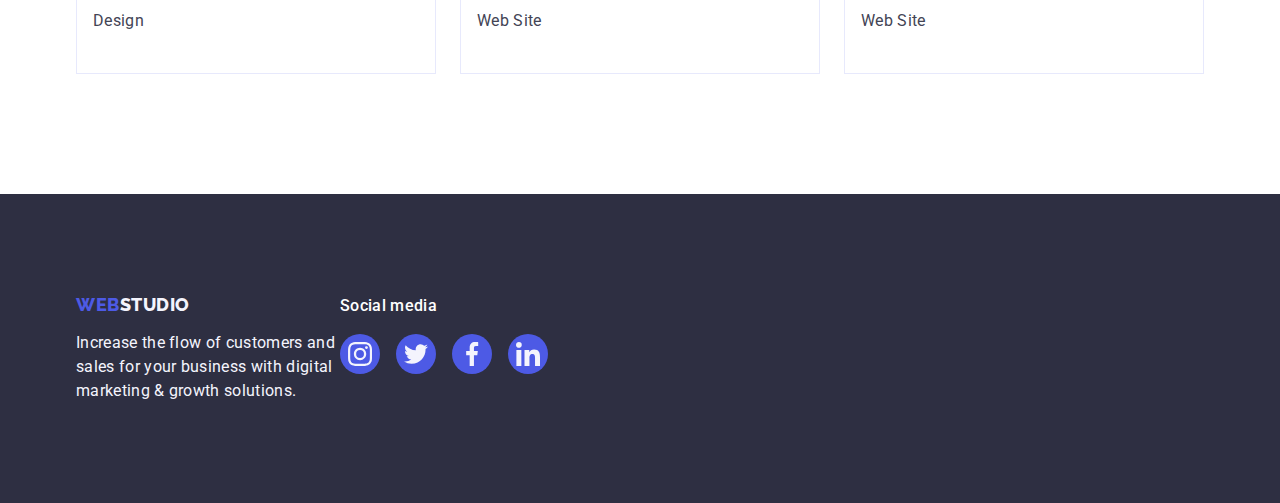
==== commit 7cee7ce2: "Error correction 4" ====
--- a/portfolio.html
+++ b/portfolio.html
@@ -63,7 +63,7 @@
           </ul>
           <ul class="list card-set">
             <li class="card-item">
-              <a class="card-item-link" href="">
+              <a class="link card-item-link" href="">
                 <img src="./images/portfolio/img-1.jpg" alt="Software" width="360" height="300" />
                 <div class="card-content">
                   <h2 class="photo-title">Banking App Interface Concept</h2>
